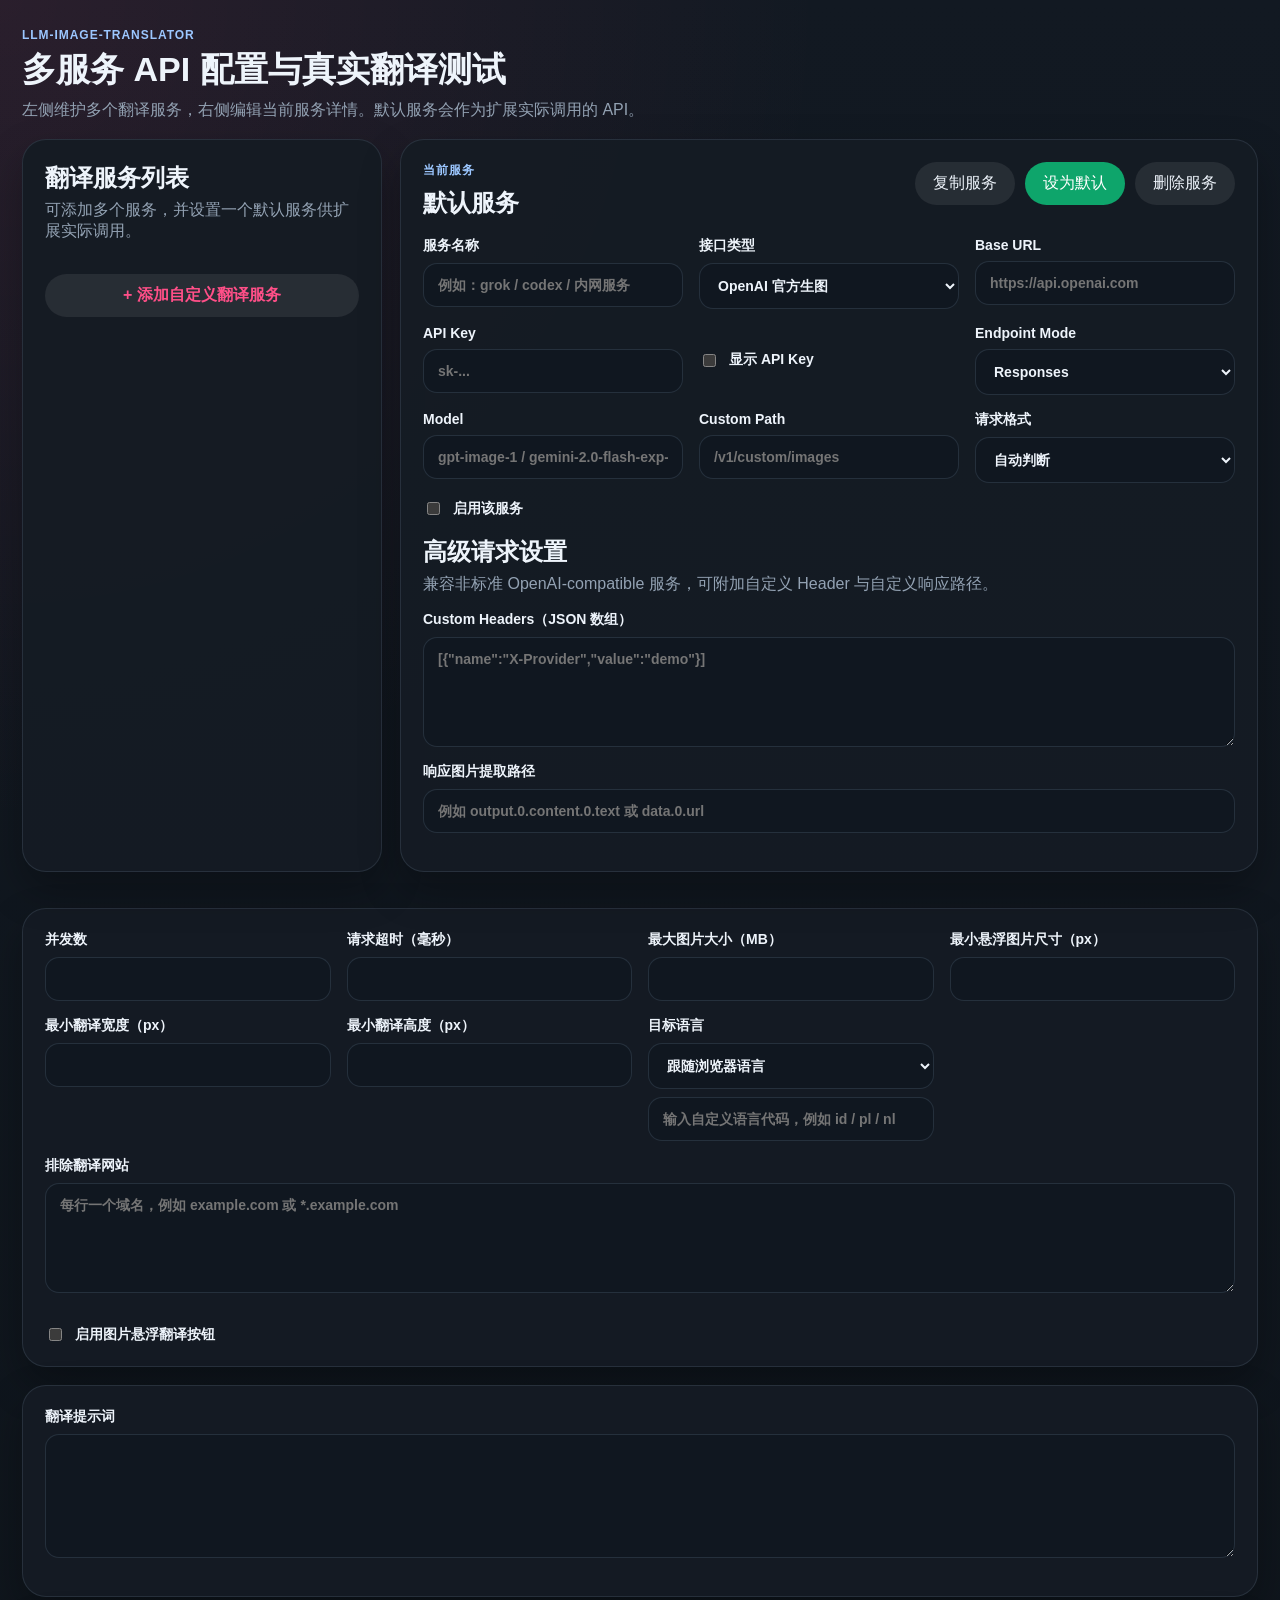
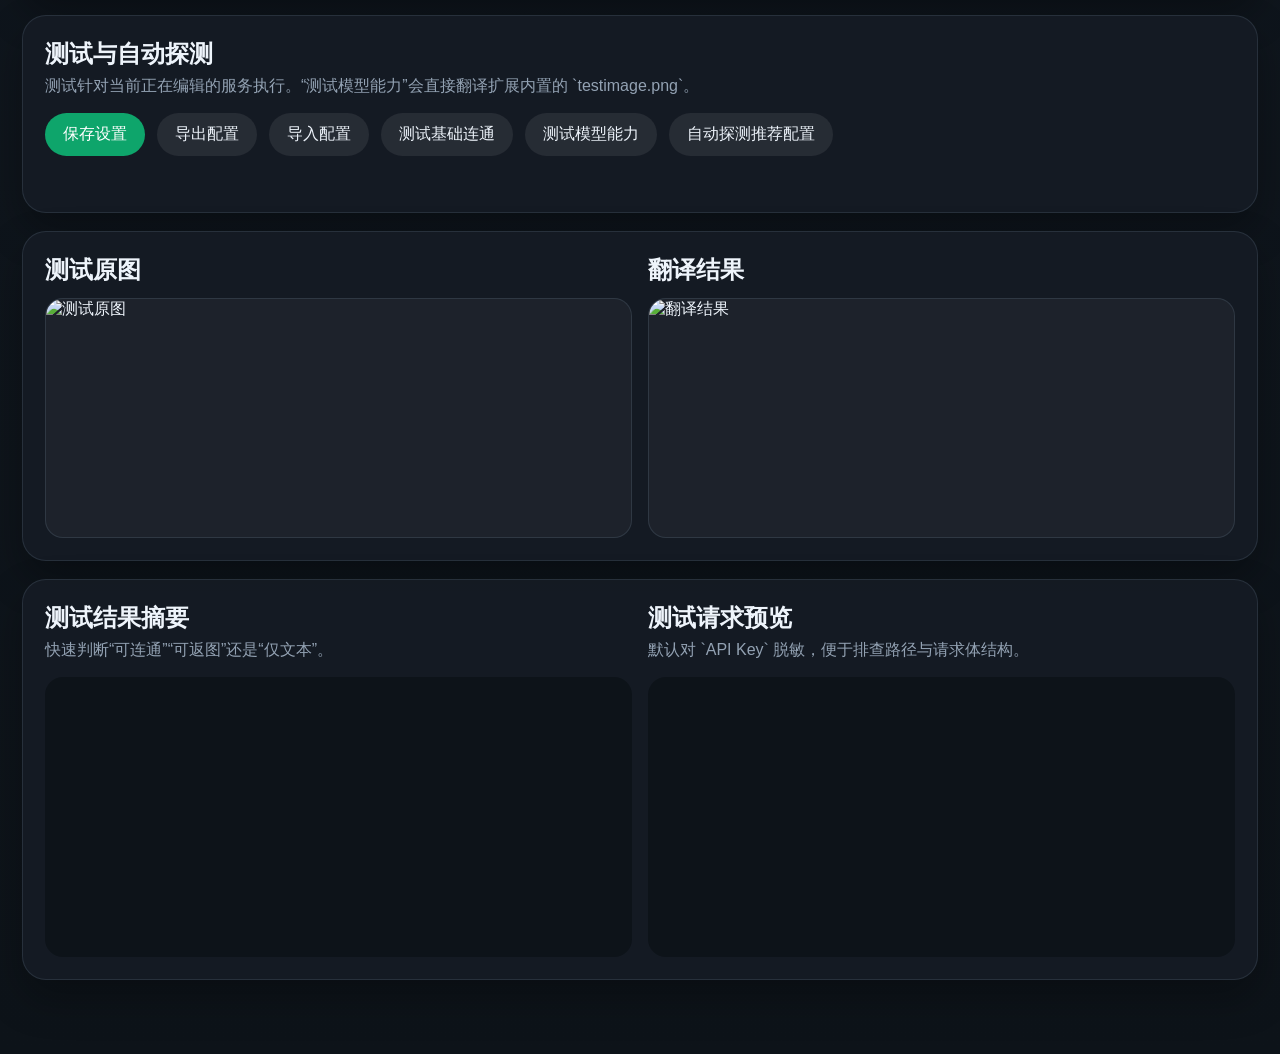
==== options.html @ 4251333d "feat: initialize llm-image-translator extension" ====
<!doctype html>
<html lang="zh-CN">
<head>
  <meta charset="utf-8">
  <meta name="viewport" content="width=device-width,initial-scale=1">
  <title>llm-image-translator 设置</title>
  <link rel="stylesheet" href="options.css">
</head>
<body>
  <main class="page">
    <section class="hero">
      <p class="eyebrow">llm-image-translator</p>
      <h1>多服务 API 配置与真实翻译测试</h1>
      <p class="summary">左侧维护多个翻译服务，右侧编辑当前服务详情。默认服务会作为扩展实际调用的 API。</p>
    </section>

    <section class="service-layout">
      <aside class="card service-sidebar">
        <div class="section-head">
          <h2>翻译服务列表</h2>
          <p>可添加多个服务，并设置一个默认服务供扩展实际调用。</p>
        </div>
        <button id="addServiceButton" class="service-add-button">+ 添加自定义翻译服务</button>
        <div id="serviceList" class="service-list"></div>
      </aside>

      <section class="card service-detail">
        <div class="service-detail-head">
          <div>
            <p class="eyebrow">当前服务</p>
            <h2 id="serviceDetailTitle">默认服务</h2>
          </div>
          <div class="detail-actions">
            <button id="duplicateServiceButton">复制服务</button>
            <button id="setDefaultServiceButton" class="primary">设为默认</button>
            <button id="deleteServiceButton">删除服务</button>
          </div>
        </div>

        <div class="grid">
          <label><span>服务名称</span><input id="serviceName" type="text" placeholder="例如：grok / codex / 内网服务"></label>
          <label><span>接口类型</span><select id="providerType"></select></label>
          <label><span>Base URL</span><input id="baseUrl" type="url" placeholder="https://api.openai.com"></label>
          <label><span>API Key</span><input id="apiKey" type="password" placeholder="sk-..."></label>
          <label class="inline-checkbox"><input id="showApiKey" type="checkbox"><span>显示 API Key</span></label>
          <label><span>Endpoint Mode</span><select id="endpointMode"></select></label>
          <label><span>Model</span><input id="model" type="text" placeholder="gpt-image-1 / gemini-2.0-flash-exp-image-generation"></label>
          <label><span>Custom Path</span><input id="customPath" type="text" placeholder="/v1/custom/images"></label>
          <label><span>请求格式</span><select id="requestFormat"></select></label>
          <label class="inline-checkbox"><input id="serviceEnabled" type="checkbox"><span>启用该服务</span></label>
        </div>

        <div class="section-head compact-head">
          <h2>高级请求设置</h2>
          <p>兼容非标准 OpenAI-compatible 服务，可附加自定义 Header 与自定义响应路径。</p>
        </div>
        <label class="stack"><span>Custom Headers（JSON 数组）</span><textarea id="customHeaders" rows="5" placeholder='[{"name":"X-Provider","value":"demo"}]'></textarea></label>
        <label class="stack"><span>响应图片提取路径</span><input id="customResponseImagePath" type="text" placeholder="例如 output.0.content.0.text 或 data.0.url"></label>
      </section>
    </section>

    <section class="card grid">
      <label><span>并发数</span><input id="concurrency" type="number" min="1" max="8"></label>
      <label><span>请求超时（毫秒）</span><input id="requestTimeoutMs" type="number" min="5000" step="1000"></label>
      <label><span>最大图片大小（MB）</span><input id="maxImageMegabytes" type="number" min="1" step="1"></label>
      <label><span>最小悬浮图片尺寸（px）</span><input id="minImageDisplaySize" type="number" min="48" step="8"></label>
      <label><span>最小翻译宽度（px）</span><input id="minTranslationWidth" type="number" min="48" step="8"></label>
      <label><span>最小翻译高度（px）</span><input id="minTranslationHeight" type="number" min="48" step="8"></label>
      <label>
        <span>目标语言</span>
        <select id="targetLanguagePreset"></select>
        <input id="targetLanguageCustom" type="text" placeholder="输入自定义语言代码，例如 id / pl / nl">
      </label>
      <label class="stack wide-field">
        <span>排除翻译网站</span>
        <textarea id="excludedSites" rows="4" placeholder="每行一个域名，例如 example.com 或 *.example.com"></textarea>
      </label>
      <label class="inline-checkbox"><input id="hoverButtonEnabled" type="checkbox"><span>启用图片悬浮翻译按钮</span></label>
    </section>

    <section class="card">
      <label class="stack"><span>翻译提示词</span><textarea id="translatePromptTemplate" rows="6"></textarea></label>
    </section>

    <section class="card">
      <div class="section-head">
        <h2>测试与自动探测</h2>
        <p>测试针对当前正在编辑的服务执行。“测试模型能力”会直接翻译扩展内置的 `testimage.png`。</p>
      </div>
      <div class="actions">
        <button id="saveButton" class="primary">保存设置</button>
        <button id="exportConfigButton">导出配置</button>
        <button id="importConfigButton">导入配置</button>
        <input id="importConfigInput" type="file" accept="application/json,.json" hidden>
        <button id="connectivityButton">测试基础连通</button>
        <button id="capabilityButton">测试模型能力</button>
        <button id="detectButton">自动探测推荐配置</button>
      </div>
      <div id="statusMessage" class="status"></div>
    </section>

    <section class="card preview-grid">
      <div class="image-card">
        <h2>测试原图</h2>
        <img id="originalPreview" alt="测试原图">
      </div>
      <div class="image-card">
        <h2>翻译结果</h2>
        <img id="translatedPreview" alt="翻译结果">
      </div>
    </section>

    <section class="card split">
      <div>
        <div class="section-head">
          <h2>测试结果摘要</h2>
          <p>快速判断“可连通”“可返图”还是“仅文本”。</p>
        </div>
        <pre id="resultView" class="code-block"></pre>
      </div>
      <div>
        <div class="section-head">
          <h2>测试请求预览</h2>
          <p>默认对 `API Key` 脱敏，便于排查路径与请求体结构。</p>
        </div>
        <pre id="previewView" class="code-block"></pre>
      </div>
    </section>
  </main>

  <script src="common.js"></script>
  <script src="options.js"></script>
</body>
</html>
---- options.css ----
:root {
  color-scheme: dark;
  --bg: #0f141b;
  --panel: #151c24;
  --panel-strong: #1b2530;
  --panel-soft: #111821;
  --ink: #eef4fb;
  --muted: #93a2b3;
  --line: rgba(158, 183, 209, 0.14);
  --accent: #ff4f88;
  --accent-strong: #0ea56b;
  --shadow: 0 18px 40px rgba(0, 0, 0, 0.28);
}

* {
  box-sizing: border-box;
}

body {
  margin: 0;
  font-family: "Microsoft YaHei", "PingFang SC", sans-serif;
  color: var(--ink);
  background:
    radial-gradient(circle at top left, rgba(255, 79, 136, 0.1), transparent 28%),
    linear-gradient(180deg, #121922 0%, #0d1319 100%);
}

.page {
  max-width: 1400px;
  margin: 0 auto;
  padding: 28px 22px 56px;
}

.hero {
  margin-bottom: 18px;
}

.eyebrow {
  margin: 0 0 8px;
  color: #9cc7ff;
  font-weight: 700;
  letter-spacing: 0.08em;
  text-transform: uppercase;
  font-size: 12px;
}

h1, h2, p {
  margin: 0;
}

h1 {
  font-size: 34px;
  line-height: 1.12;
  margin-bottom: 12px;
}

.summary,
.section-head p,
.status,
.task-muted {
  color: var(--muted);
}

.card {
  background: rgba(21, 28, 36, 0.96);
  border: 1px solid var(--line);
  border-radius: 24px;
  padding: 22px;
  box-shadow: var(--shadow);
  margin-bottom: 18px;
}

.service-layout {
  display: grid;
  grid-template-columns: 360px minmax(0, 1fr);
  gap: 18px;
  margin-bottom: 18px;
}

.service-sidebar,
.service-detail {
  min-height: 720px;
}

.service-sidebar {
  display: flex;
  flex-direction: column;
  gap: 16px;
}

.service-add-button {
  justify-content: flex-start;
  color: #ff4f88;
  font-weight: 700;
}

.service-list {
  display: flex;
  flex-direction: column;
  gap: 12px;
  overflow: auto;
}

.service-item {
  padding: 16px;
  border-radius: 18px;
  border: 1px solid var(--line);
  background: var(--panel-soft);
  cursor: pointer;
  transition: border-color 140ms ease, transform 140ms ease, background 140ms ease;
}

.service-item[data-selected="true"] {
  background: #232c35;
  border-color: rgba(255, 79, 136, 0.4);
  transform: translateY(-1px);
}

.service-item-head {
  display: flex;
  align-items: center;
  justify-content: space-between;
  gap: 12px;
  margin-bottom: 8px;
}

.service-item-name {
  font-size: 18px;
  font-weight: 700;
}

.service-badge {
  padding: 4px 10px;
  border-radius: 999px;
  background: rgba(255, 79, 136, 0.2);
  color: #ff7fa8;
  font-size: 12px;
}

.service-item-meta {
  display: flex;
  align-items: center;
  justify-content: space-between;
  gap: 12px;
  color: var(--muted);
  font-size: 13px;
}

.service-detail-head {
  display: flex;
  align-items: flex-start;
  justify-content: space-between;
  gap: 16px;
  margin-bottom: 18px;
}

.detail-actions {
  display: flex;
  flex-wrap: wrap;
  gap: 10px;
}

.grid,
.preview-grid,
.split {
  display: grid;
  gap: 16px;
}

.grid {
  grid-template-columns: repeat(auto-fit, minmax(240px, 1fr));
}

.preview-grid,
.split {
  grid-template-columns: repeat(auto-fit, minmax(320px, 1fr));
}

label {
  display: flex;
  flex-direction: column;
  gap: 8px;
  font-size: 14px;
  font-weight: 600;
}

input,
select,
textarea,
button {
  font: inherit;
}

input,
select,
textarea {
  width: 100%;
  padding: 13px 14px;
  border-radius: 14px;
  border: 1px solid rgba(136, 162, 190, 0.18);
  background: #101720;
  color: var(--ink);
}

textarea {
  resize: vertical;
  min-height: 110px;
}

.stack {
  margin-bottom: 16px;
}

.wide-field {
  grid-column: 1 / -1;
}

.inline-checkbox {
  flex-direction: row;
  align-items: center;
  gap: 10px;
}

.inline-checkbox input {
  width: auto;
}

.section-head {
  display: flex;
  flex-direction: column;
  gap: 6px;
  margin-bottom: 16px;
}

.compact-head {
  margin-top: 18px;
}

.actions {
  display: flex;
  flex-wrap: wrap;
  gap: 12px;
}

button {
  border: 0;
  border-radius: 999px;
  padding: 11px 18px;
  cursor: pointer;
  background: rgba(255, 255, 255, 0.08);
  color: var(--ink);
}

button.primary {
  background: var(--accent-strong);
  color: #fff;
}

.status {
  margin-top: 14px;
  min-height: 20px;
}

.image-card {
  display: flex;
  flex-direction: column;
  gap: 12px;
}

.image-card img {
  width: 100%;
  min-height: 240px;
  object-fit: contain;
  background: rgba(255, 255, 255, 0.04);
  border: 1px solid var(--line);
  border-radius: 18px;
}

.code-block {
  min-height: 280px;
  margin: 0;
  padding: 16px;
  overflow: auto;
  border-radius: 18px;
  background: #0d1319;
  color: #edf3f6;
  font-family: Consolas, monospace;
  font-size: 12px;
  line-height: 1.55;
}

@media (max-width: 1040px) {
  .service-layout {
    grid-template-columns: 1fr;
  }

  .service-sidebar,
  .service-detail {
    min-height: auto;
  }
}

@media (max-width: 720px) {
  .page {
    padding: 18px 12px 28px;
  }

  h1 {
    font-size: 28px;
  }
}
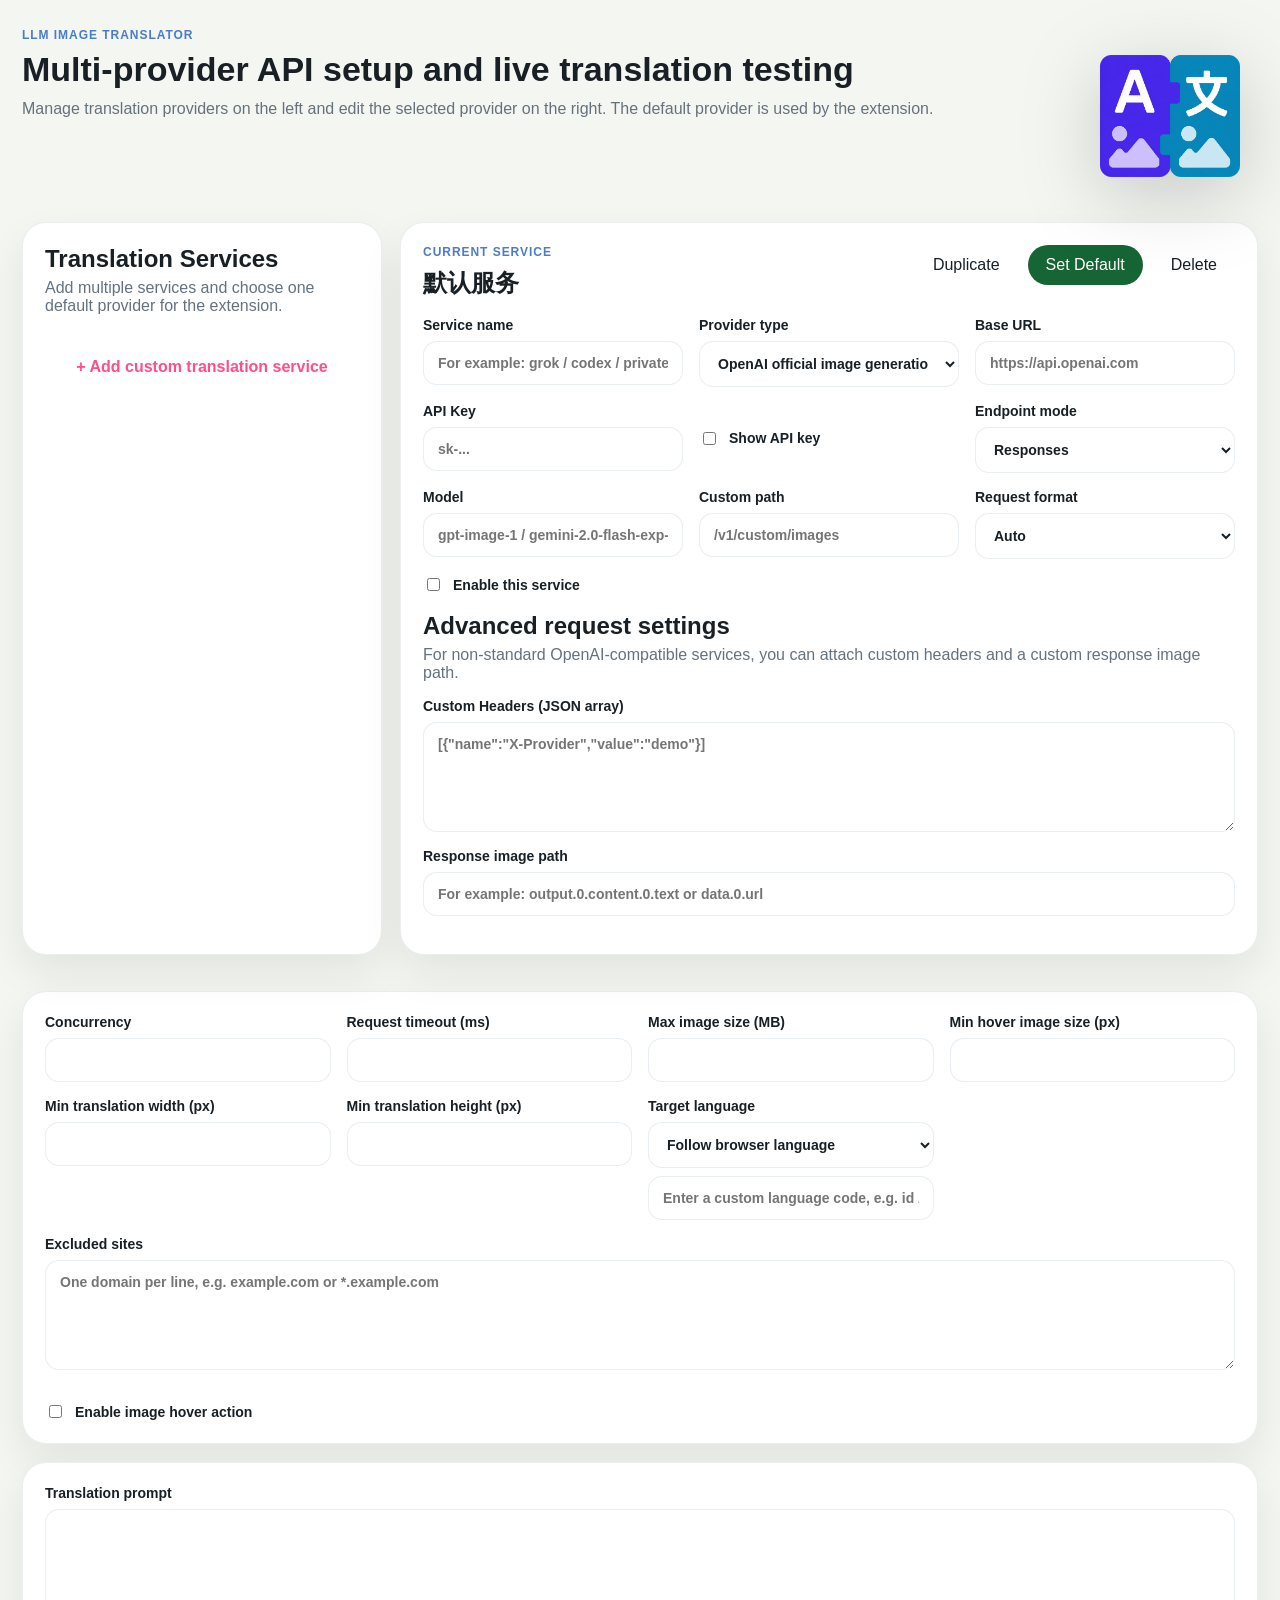
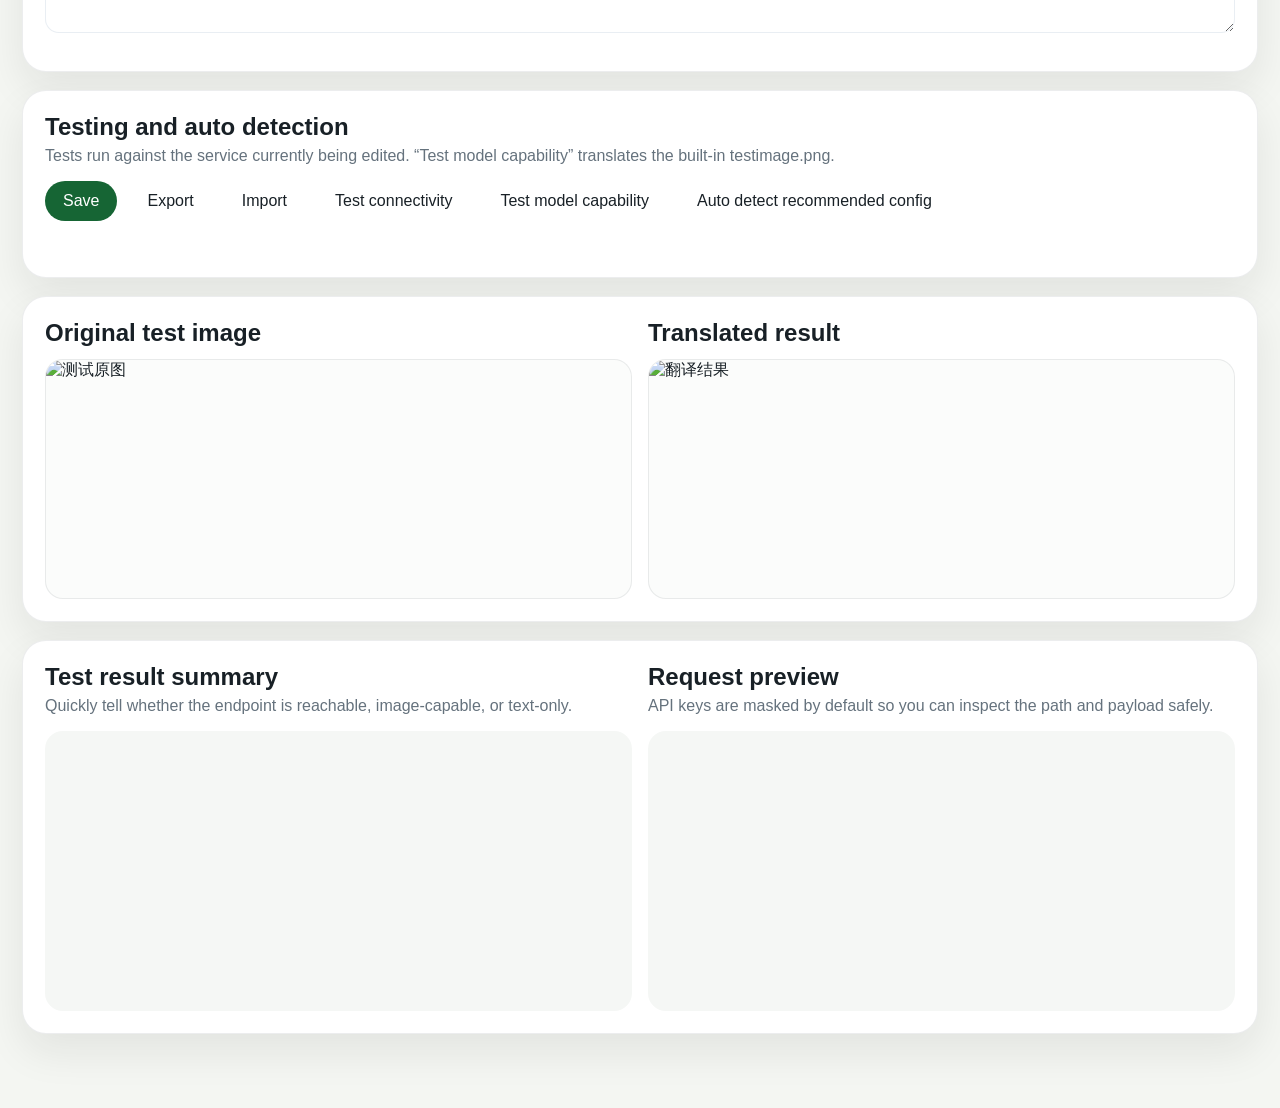
==== commit 61e6c237: "feat: add i18n UI polish and docs screenshot" ====
--- a/options.html
+++ b/options.html
@@ -3,109 +3,114 @@
 <head>
   <meta charset="utf-8">
   <meta name="viewport" content="width=device-width,initial-scale=1">
-  <title>llm-image-translator 设置</title>
+  <title>LLM图片翻译助手 设置</title>
   <link rel="stylesheet" href="options.css">
 </head>
 <body>
   <main class="page">
     <section class="hero">
-      <p class="eyebrow">llm-image-translator</p>
-      <h1>多服务 API 配置与真实翻译测试</h1>
-      <p class="summary">左侧维护多个翻译服务，右侧编辑当前服务详情。默认服务会作为扩展实际调用的 API。</p>
+      <div class="hero-copy">
+        <p class="eyebrow" data-i18n="appNameShort">LLM图片翻译助手</p>
+        <h1 data-i18n="heroTitle">多服务 API 配置与真实翻译测试</h1>
+        <p class="summary" data-i18n="heroSummary">左侧维护多个翻译服务，右侧编辑当前服务详情。默认服务会作为扩展实际调用的 API。</p>
+      </div>
+      <div class="hero-logo-wrap" aria-hidden="true">
+        <img class="hero-logo" src="logo.png" alt="">
+      </div>
     </section>
 
     <section class="service-layout">
       <aside class="card service-sidebar">
         <div class="section-head">
-          <h2>翻译服务列表</h2>
-          <p>可添加多个服务，并设置一个默认服务供扩展实际调用。</p>
+          <h2 data-i18n="serviceListTitle">翻译服务列表</h2>
+          <p data-i18n="serviceListSummary">可添加多个服务，并设置一个默认服务供扩展实际调用。</p>
         </div>
-        <button id="addServiceButton" class="service-add-button">+ 添加自定义翻译服务</button>
+        <button id="addServiceButton" class="service-add-button" data-i18n="addCustomService">+ 添加自定义翻译服务</button>
         <div id="serviceList" class="service-list"></div>
       </aside>
 
       <section class="card service-detail">
         <div class="service-detail-head">
           <div>
-            <p class="eyebrow">当前服务</p>
+            <p class="eyebrow" data-i18n="currentService">当前服务</p>
             <h2 id="serviceDetailTitle">默认服务</h2>
           </div>
           <div class="detail-actions">
-            <button id="duplicateServiceButton">复制服务</button>
-            <button id="setDefaultServiceButton" class="primary">设为默认</button>
-            <button id="deleteServiceButton">删除服务</button>
+            <button id="duplicateServiceButton" data-i18n="duplicateService">复制服务</button>
+            <button id="setDefaultServiceButton" class="primary" data-i18n="setAsDefault">设为默认</button>
+            <button id="deleteServiceButton" data-i18n="deleteService">删除服务</button>
           </div>
         </div>
 
         <div class="grid">
-          <label><span>服务名称</span><input id="serviceName" type="text" placeholder="例如：grok / codex / 内网服务"></label>
-          <label><span>接口类型</span><select id="providerType"></select></label>
-          <label><span>Base URL</span><input id="baseUrl" type="url" placeholder="https://api.openai.com"></label>
-          <label><span>API Key</span><input id="apiKey" type="password" placeholder="sk-..."></label>
-          <label class="inline-checkbox"><input id="showApiKey" type="checkbox"><span>显示 API Key</span></label>
-          <label><span>Endpoint Mode</span><select id="endpointMode"></select></label>
-          <label><span>Model</span><input id="model" type="text" placeholder="gpt-image-1 / gemini-2.0-flash-exp-image-generation"></label>
-          <label><span>Custom Path</span><input id="customPath" type="text" placeholder="/v1/custom/images"></label>
-          <label><span>请求格式</span><select id="requestFormat"></select></label>
-          <label class="inline-checkbox"><input id="serviceEnabled" type="checkbox"><span>启用该服务</span></label>
+          <label><span data-i18n="serviceNameLabel">服务名称</span><input id="serviceName" type="text" data-i18n-placeholder="serviceNamePlaceholder" placeholder="例如：grok / codex / 内网服务"></label>
+          <label><span data-i18n="providerTypeLabel">接口类型</span><select id="providerType"></select></label>
+          <label><span data-i18n="baseUrlLabel">Base URL</span><input id="baseUrl" type="url" placeholder="https://api.openai.com"></label>
+          <label><span data-i18n="apiKeyLabel">API Key</span><input id="apiKey" type="password" placeholder="sk-..."></label>
+          <label class="inline-checkbox"><input id="showApiKey" type="checkbox"><span data-i18n="showApiKey">显示 API Key</span></label>
+          <label><span data-i18n="endpointModeLabel">Endpoint Mode</span><select id="endpointMode"></select></label>
+          <label><span data-i18n="modelLabel">Model</span><input id="model" type="text" placeholder="gpt-image-1 / gemini-2.0-flash-exp-image-generation"></label>
+          <label><span data-i18n="customPathLabel">Custom Path</span><input id="customPath" type="text" data-i18n-placeholder="customPathPlaceholder" placeholder="/v1/custom/images"></label>
+          <label><span data-i18n="requestFormatLabel">请求格式</span><select id="requestFormat"></select></label>
+          <label class="inline-checkbox"><input id="serviceEnabled" type="checkbox"><span data-i18n="serviceEnabled">启用该服务</span></label>
         </div>
 
         <div class="section-head compact-head">
-          <h2>高级请求设置</h2>
-          <p>兼容非标准 OpenAI-compatible 服务，可附加自定义 Header 与自定义响应路径。</p>
+          <h2 data-i18n="advancedRequestTitle">高级请求设置</h2>
+          <p data-i18n="advancedRequestSummary">兼容非标准 OpenAI-compatible 服务，可附加自定义 Header 与自定义响应路径。</p>
         </div>
-        <label class="stack"><span>Custom Headers（JSON 数组）</span><textarea id="customHeaders" rows="5" placeholder='[{"name":"X-Provider","value":"demo"}]'></textarea></label>
-        <label class="stack"><span>响应图片提取路径</span><input id="customResponseImagePath" type="text" placeholder="例如 output.0.content.0.text 或 data.0.url"></label>
+        <label class="stack"><span data-i18n="customHeadersLabel">Custom Headers（JSON 数组）</span><textarea id="customHeaders" rows="5" data-i18n-placeholder="customHeadersPlaceholder" placeholder='[{"name":"X-Provider","value":"demo"}]'></textarea></label>
+        <label class="stack"><span data-i18n="customResponseImagePathLabel">响应图片提取路径</span><input id="customResponseImagePath" type="text" data-i18n-placeholder="customResponseImagePathPlaceholder" placeholder="例如 output.0.content.0.text 或 data.0.url"></label>
       </section>
     </section>
 
     <section class="card grid">
-      <label><span>并发数</span><input id="concurrency" type="number" min="1" max="8"></label>
-      <label><span>请求超时（毫秒）</span><input id="requestTimeoutMs" type="number" min="5000" step="1000"></label>
-      <label><span>最大图片大小（MB）</span><input id="maxImageMegabytes" type="number" min="1" step="1"></label>
-      <label><span>最小悬浮图片尺寸（px）</span><input id="minImageDisplaySize" type="number" min="48" step="8"></label>
-      <label><span>最小翻译宽度（px）</span><input id="minTranslationWidth" type="number" min="48" step="8"></label>
-      <label><span>最小翻译高度（px）</span><input id="minTranslationHeight" type="number" min="48" step="8"></label>
+      <label><span data-i18n="concurrencyLabel">并发数</span><input id="concurrency" type="number" min="1" max="8"></label>
+      <label><span data-i18n="timeoutLabel">请求超时（毫秒）</span><input id="requestTimeoutMs" type="number" min="5000" step="1000"></label>
+      <label><span data-i18n="maxImageMbLabel">最大图片大小（MB）</span><input id="maxImageMegabytes" type="number" min="1" step="1"></label>
+      <label><span data-i18n="minHoverImageLabel">最小悬浮图片尺寸（px）</span><input id="minImageDisplaySize" type="number" min="48" step="8"></label>
+      <label><span data-i18n="minTranslationWidthLabel">最小翻译宽度（px）</span><input id="minTranslationWidth" type="number" min="48" step="8"></label>
+      <label><span data-i18n="minTranslationHeightLabel">最小翻译高度（px）</span><input id="minTranslationHeight" type="number" min="48" step="8"></label>
       <label>
-        <span>目标语言</span>
+        <span data-i18n="targetLanguageLabel">目标语言</span>
         <select id="targetLanguagePreset"></select>
-        <input id="targetLanguageCustom" type="text" placeholder="输入自定义语言代码，例如 id / pl / nl">
+        <input id="targetLanguageCustom" type="text" data-i18n-placeholder="targetLanguagePlaceholder" placeholder="输入自定义语言代码，例如 id / pl / nl">
       </label>
       <label class="stack wide-field">
-        <span>排除翻译网站</span>
-        <textarea id="excludedSites" rows="4" placeholder="每行一个域名，例如 example.com 或 *.example.com"></textarea>
+        <span data-i18n="excludedSitesLabel">排除翻译网站</span>
+        <textarea id="excludedSites" rows="4" data-i18n-placeholder="excludedSitesPlaceholder" placeholder="每行一个域名，例如 example.com 或 *.example.com"></textarea>
       </label>
-      <label class="inline-checkbox"><input id="hoverButtonEnabled" type="checkbox"><span>启用图片悬浮翻译按钮</span></label>
+      <label class="inline-checkbox"><input id="hoverButtonEnabled" type="checkbox"><span data-i18n="hoverButtonEnabledLabel">启用图片悬浮翻译按钮</span></label>
     </section>
 
     <section class="card">
-      <label class="stack"><span>翻译提示词</span><textarea id="translatePromptTemplate" rows="6"></textarea></label>
+      <label class="stack"><span data-i18n="translatePromptLabel">翻译提示词</span><textarea id="translatePromptTemplate" rows="6"></textarea></label>
     </section>
 
     <section class="card">
       <div class="section-head">
-        <h2>测试与自动探测</h2>
-        <p>测试针对当前正在编辑的服务执行。“测试模型能力”会直接翻译扩展内置的 `testimage.png`。</p>
+        <h2 data-i18n="testSectionTitle">测试与自动探测</h2>
+        <p data-i18n="testSectionSummary">测试针对当前正在编辑的服务执行。“测试模型能力”会直接翻译扩展内置的 testimage.png。</p>
       </div>
       <div class="actions">
-        <button id="saveButton" class="primary">保存设置</button>
-        <button id="exportConfigButton">导出配置</button>
-        <button id="importConfigButton">导入配置</button>
+        <button id="saveButton" class="primary" data-i18n="saveSettings">保存设置</button>
+        <button id="exportConfigButton" data-i18n="exportConfig">导出配置</button>
+        <button id="importConfigButton" data-i18n="importConfig">导入配置</button>
         <input id="importConfigInput" type="file" accept="application/json,.json" hidden>
-        <button id="connectivityButton">测试基础连通</button>
-        <button id="capabilityButton">测试模型能力</button>
-        <button id="detectButton">自动探测推荐配置</button>
+        <button id="connectivityButton" data-i18n="testConnectivity">测试基础连通</button>
+        <button id="capabilityButton" data-i18n="testCapability">测试模型能力</button>
+        <button id="detectButton" data-i18n="autoDetect">自动探测推荐配置</button>
       </div>
       <div id="statusMessage" class="status"></div>
     </section>
 
     <section class="card preview-grid">
       <div class="image-card">
-        <h2>测试原图</h2>
+        <h2 data-i18n="testOriginalImage">测试原图</h2>
         <img id="originalPreview" alt="测试原图">
       </div>
       <div class="image-card">
-        <h2>翻译结果</h2>
+        <h2 data-i18n="translatedResult">翻译结果</h2>
         <img id="translatedPreview" alt="翻译结果">
       </div>
     </section>
@@ -113,15 +118,15 @@
     <section class="card split">
       <div>
         <div class="section-head">
-          <h2>测试结果摘要</h2>
-          <p>快速判断“可连通”“可返图”还是“仅文本”。</p>
+          <h2 data-i18n="resultSummaryTitle">测试结果摘要</h2>
+          <p data-i18n="resultSummaryText">快速判断“可连通”“可返图”还是“仅文本”。</p>
         </div>
         <pre id="resultView" class="code-block"></pre>
       </div>
       <div>
         <div class="section-head">
-          <h2>测试请求预览</h2>
-          <p>默认对 `API Key` 脱敏，便于排查路径与请求体结构。</p>
+          <h2 data-i18n="requestPreviewTitle">测试请求预览</h2>
+          <p data-i18n="requestPreviewText">默认对 API Key 脱敏，便于排查路径与请求体结构。</p>
         </div>
         <pre id="previewView" class="code-block"></pre>
       </div>
--- a/options.css
+++ b/options.css
@@ -1,4 +1,22 @@
 :root {
+  color-scheme: light;
+  --bg: #f4f6f2;
+  --panel: #ffffff;
+  --panel-strong: #eef3ef;
+  --panel-soft: #fbfcfb;
+  --ink: #182026;
+  --muted: #65727d;
+  --line: rgba(24, 32, 38, 0.08);
+  --accent: #ff4f88;
+  --accent-strong: #166534;
+  --shadow: 0 18px 40px rgba(20, 30, 24, 0.08);
+  --field-bg: #ffffff;
+  --code-bg: #f5f7f5;
+  --code-ink: #182026;
+  --hero-accent: #4a7cc8;
+}
+
+body[data-theme="dark"] {
   color-scheme: dark;
   --bg: #0f141b;
   --panel: #151c24;
@@ -10,6 +28,10 @@
   --accent: #ff4f88;
   --accent-strong: #0ea56b;
   --shadow: 0 18px 40px rgba(0, 0, 0, 0.28);
+  --field-bg: #101720;
+  --code-bg: #0d1319;
+  --code-ink: #edf3f6;
+  --hero-accent: #9cc7ff;
 }
 
 * {
@@ -20,9 +42,7 @@
   margin: 0;
   font-family: "Microsoft YaHei", "PingFang SC", sans-serif;
   color: var(--ink);
-  background:
-    radial-gradient(circle at top left, rgba(255, 79, 136, 0.1), transparent 28%),
-    linear-gradient(180deg, #121922 0%, #0d1319 100%);
+  background: var(--bg);
 }
 
 .page {
@@ -32,12 +52,35 @@
 }
 
 .hero {
+  display: flex;
+  align-items: flex-start;
+  justify-content: space-between;
+  gap: 28px;
   margin-bottom: 18px;
+}
+
+.hero-copy {
+  flex: 1 1 auto;
+  min-width: 0;
+}
+
+.hero-logo-wrap {
+  flex: 0 0 auto;
+  display: flex;
+  align-items: flex-start;
+  justify-content: flex-end;
+}
+
+.hero-logo {
+  width: 176px;
+  height: 176px;
+  object-fit: contain;
+  filter: drop-shadow(0 18px 38px rgba(0, 0, 0, 0.18));
 }
 
 .eyebrow {
   margin: 0 0 8px;
-  color: #9cc7ff;
+  color: var(--hero-accent);
   font-weight: 700;
   letter-spacing: 0.08em;
   text-transform: uppercase;
@@ -62,7 +105,7 @@
 }
 
 .card {
-  background: rgba(21, 28, 36, 0.96);
+  background: var(--panel);
   border: 1px solid var(--line);
   border-radius: 24px;
   padding: 22px;
@@ -111,7 +154,7 @@
 }
 
 .service-item[data-selected="true"] {
-  background: #232c35;
+  background: var(--panel-strong);
   border-color: rgba(255, 79, 136, 0.4);
   transform: translateY(-1px);
 }
@@ -198,7 +241,7 @@
   padding: 13px 14px;
   border-radius: 14px;
   border: 1px solid rgba(136, 162, 190, 0.18);
-  background: #101720;
+  background: var(--field-bg);
   color: var(--ink);
 }
 
@@ -271,7 +314,7 @@
   width: 100%;
   min-height: 240px;
   object-fit: contain;
-  background: rgba(255, 255, 255, 0.04);
+  background: var(--panel-soft);
   border: 1px solid var(--line);
   border-radius: 18px;
 }
@@ -282,14 +325,24 @@
   padding: 16px;
   overflow: auto;
   border-radius: 18px;
-  background: #0d1319;
-  color: #edf3f6;
+  background: var(--code-bg);
+  color: var(--code-ink);
   font-family: Consolas, monospace;
   font-size: 12px;
   line-height: 1.55;
 }
 
 @media (max-width: 1040px) {
+  .hero {
+    flex-direction: column;
+    align-items: flex-start;
+  }
+
+  .hero-logo {
+    width: 132px;
+    height: 132px;
+  }
+
   .service-layout {
     grid-template-columns: 1fr;
   }
